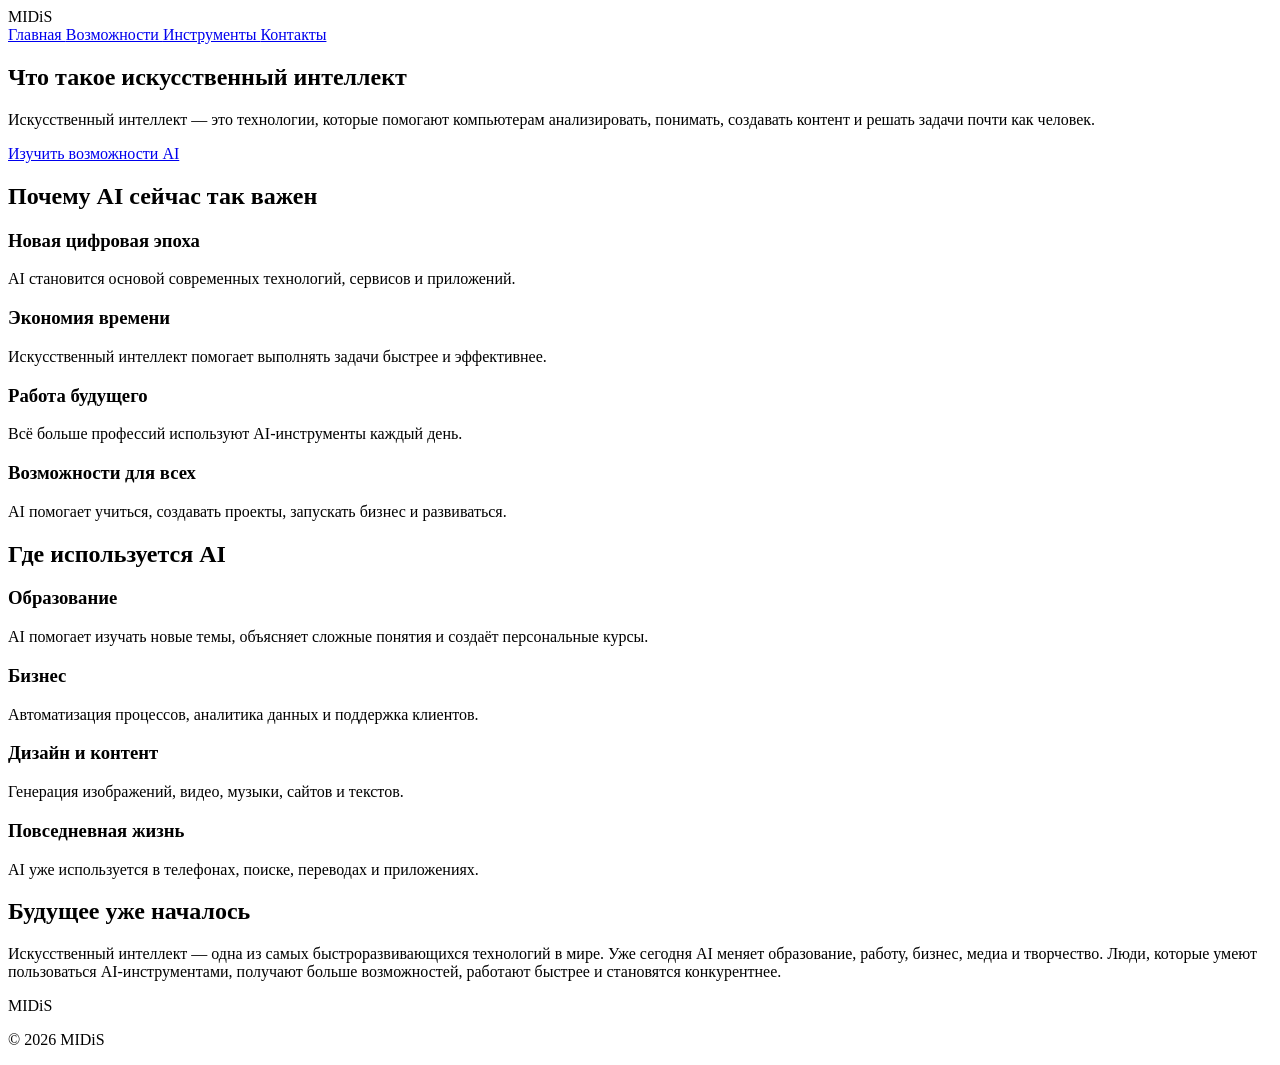
==== index.html @ 8b606eff "Add files via upload" ====
<!DOCTYPE html>
<html lang="ru">

<head>

  <meta charset="UTF-8">

  <meta name="viewport" content="width=device-width, initial-scale=1.0">

  <title>Что такое ИИ — AI 2026</title>

   <link rel="stylesheet" href="css/style.css">
  <link rel="stylesheet" href="css/normalize.css">

</head>

<body>

<header>

  <div class="container">

    <nav>

      <div class="logo">
        MIDiS
      </div>

      <div class="menu">

        <a href="index.html">
          Главная
        </a>

        <a href="spells.html">
          Возможности
        </a>

        <a href="tools.html">
          Инструменты
        </a>
        
        <a href="contacts.html">
          Контакты
        </a>

      </div>

    </nav>

  </div>

</header>

<section class="hero">

  <div class="container hero-grid">

    <div>

      <h1>
        Что такое
        <span>искусственный интеллект</span>
      </h1>

      <p>
        Искусственный интеллект — это технологии,
        которые помогают компьютерам анализировать,
        понимать, создавать контент и решать задачи
        почти как человек.
      </p>

      <a href="features.html" class="btn">

        Изучить возможности AI

      </a>

    </div>

    <div class="hero-image">

      <div class="circle"></div>

    </div>

  </div>

</section>

<section>

  <div class="container">

    <h2 class="section-title">
      Почему AI сейчас так важен
    </h2>

    <div class="cards">

      <div class="card">

        <div class="icon"></div>

        <h3>
          Новая цифровая эпоха
        </h3>

        <p>
          AI становится основой
          современных технологий,
          сервисов и приложений.
        </p>

      </div>

      <div class="card">

        <div class="icon"></div>

        <h3>
          Экономия времени
        </h3>

        <p>
          Искусственный интеллект
          помогает выполнять задачи
          быстрее и эффективнее.
        </p>

      </div>

      <div class="card">

        <div class="icon"></div>

        <h3>
          Работа будущего
        </h3>

        <p>
          Всё больше профессий
          используют AI-инструменты
          каждый день.
        </p>

      </div>

      <div class="card">

        <div class="icon"></div>

        <h3>
          Возможности для всех
        </h3>

        <p>
          AI помогает учиться,
          создавать проекты,
          запускать бизнес и развиваться.
        </p>

      </div>

    </div>

  </div>

</section>

<section>

  <div class="container">

    <h2 class="section-title">
      Где используется AI
    </h2>

    <div class="cards">

      <div class="card">

        <h3>
          Образование
        </h3>

        <p>
          AI помогает изучать новые темы,
          объясняет сложные понятия
          и создаёт персональные курсы.
        </p>

      </div>

      <div class="card">

        <h3>
          Бизнес
        </h3>

        <p>
          Автоматизация процессов,
          аналитика данных
          и поддержка клиентов.
        </p>

      </div>

      <div class="card">

        <h3>
          Дизайн и контент
        </h3>

        <p>
          Генерация изображений,
          видео, музыки,
          сайтов и текстов.
        </p>

      </div>

      <div class="card">

        <h3>
          Повседневная жизнь
        </h3>

        <p>
          AI уже используется
          в телефонах, поиске,
          переводах и приложениях.
        </p>

      </div>

    </div>

  </div>

</section>

<section>

  <div class="container">

    <h2 class="section-title">
      Будущее уже началось
    </h2>

    <div class="card">

      <p>
        Искусственный интеллект —
        одна из самых быстроразвивающихся
        технологий в мире.

        Уже сегодня AI меняет образование,
        работу, бизнес, медиа и творчество.
        Люди, которые умеют пользоваться
        AI-инструментами, получают
        больше возможностей,
        работают быстрее
        и становятся конкурентнее.
      </p>

    </div>

  </div>

</section>

<footer>

  <div class="container footer">

    <div class="logo">
      MIDiS
    </div>

    <p>
      © 2026 MIDiS
    </p>

  </div>

</footer>

</body>

</html>
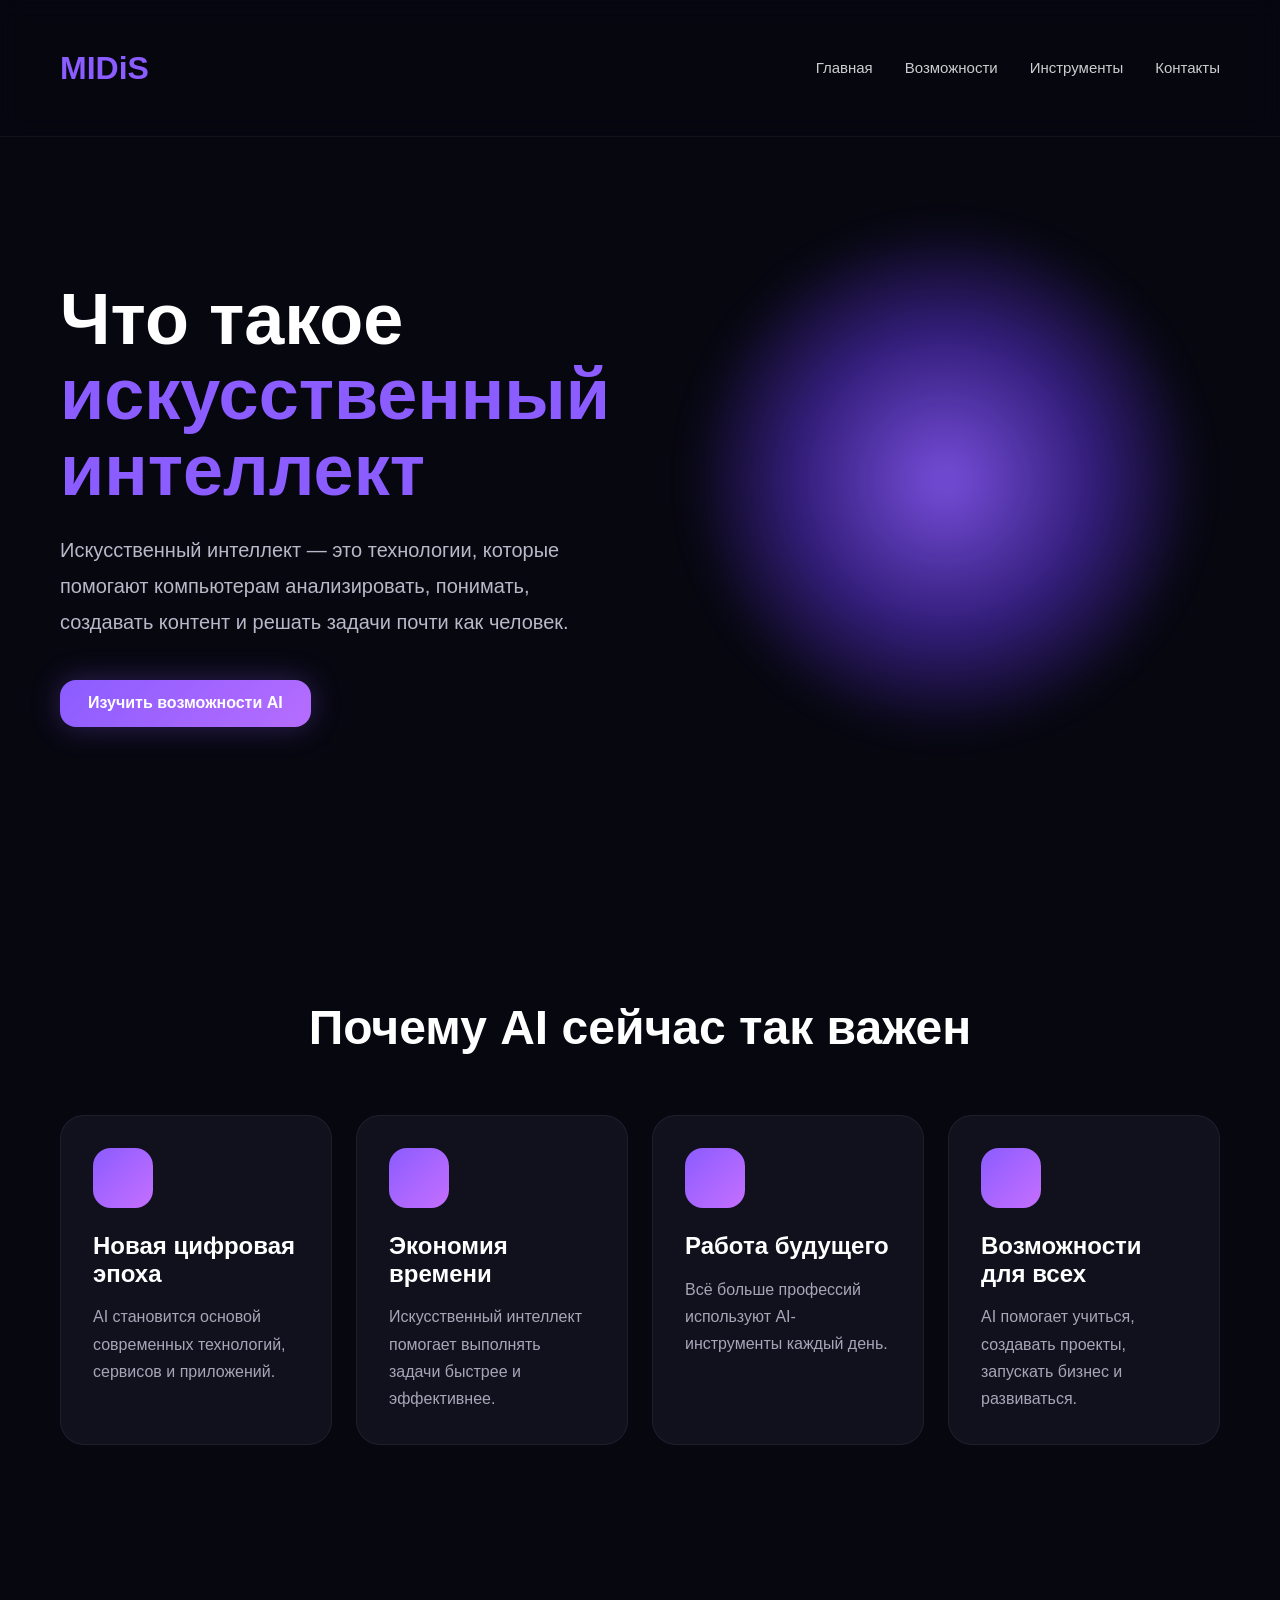
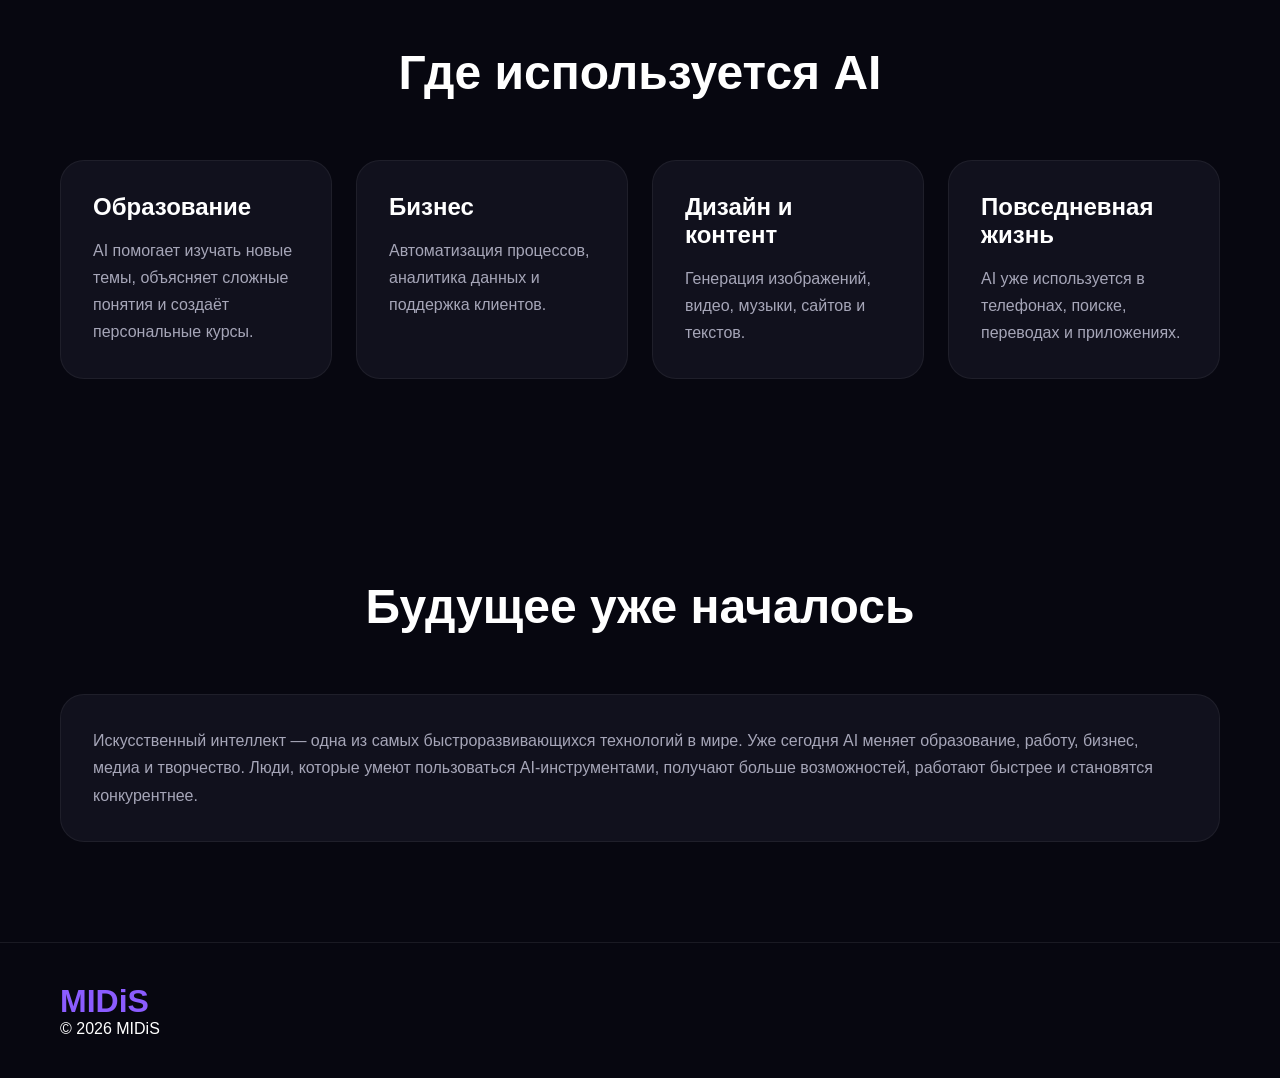
==== commit 266b2a54: "Update index.html" ====
--- a/index.html
+++ b/index.html
@@ -9,8 +9,8 @@
 
   <title>Что такое ИИ — AI 2026</title>
 
-   <link rel="stylesheet" href="css/style.css">
-  <link rel="stylesheet" href="css/normalize.css">
+   <link rel="stylesheet" href="style.css">
+  <link rel="stylesheet" href="normalize.css">
 
 </head>
 
@@ -288,4 +288,4 @@
 
 </body>
 
-</html>+</html>
--- a/style.css
+++ b/style.css
@@ -0,0 +1,836 @@
+*{
+     margin:0;
+     padding:0;
+     box-sizing:border-box;
+    }
+
+    body{
+     font-family:'Inter',sans-serif;
+     background:#070710;
+     color:white;
+     overflow-x:hidden;
+    }
+
+    .container{
+     width:1200px;
+     max-width:90%;
+     margin:auto;
+    }
+
+    header{
+     padding:28px 0;
+     position:fixed;
+     width:100%;
+     top:0;
+     backdrop-filter:blur(12px);
+     z-index:100;
+     background:rgba(7,7,16,0.65);
+    }
+
+    nav{
+     display:flex;
+     justify-content:space-between;
+     align-items:center;
+    }
+
+    .logo{
+     font-size:28px;
+     font-weight:800;
+     color:#8B5CFF;
+    }
+
+    .menu{
+     display:flex;
+     gap:36px;
+    }
+
+    .menu a{
+     color:white;
+     text-decoration:none;
+     font-size:15px;
+     opacity:0.8;
+     transition:0.3s;
+    }
+
+    .menu a:hover{
+     opacity:1;
+     color:#8B5CFF;
+    }
+
+    .btn{
+     background:linear-gradient(135deg,#8B5CFF,#B66DFF);
+     padding:14px 28px;
+     border-radius:16px;
+     color:white;
+     text-decoration:none;
+     font-weight:600;
+     display:inline-block;
+     box-shadow:0 0 40px rgba(139,92,255,0.4);
+     transition:0.3s;
+    }
+
+    .btn:hover{
+     transform:translateY(-2px);
+    }
+
+    .hero{
+     min-height:100vh;
+     display:flex;
+     align-items:center;
+     padding-top:120px;
+     position:relative;
+    }
+
+    .hero-grid{
+     display:grid;
+     grid-template-columns:1fr 1fr;
+     align-items:center;
+     gap:60px;
+    }
+
+    .hero h1{
+     font-size:72px;
+     line-height:1.05;
+     margin-bottom:24px;
+     font-weight:800;
+    }
+
+    .hero h1 span{
+     color:#8B5CFF;
+    }
+
+    .hero p{
+     color:#B4B4C7;
+     font-size:20px;
+     line-height:1.7;
+     margin-bottom:40px;
+     max-width:540px;
+    }
+
+    .hero-image{
+     position:relative;
+    }
+
+    .circle{
+     width:520px;
+     height:520px;
+     border-radius:50%;
+     background:radial-gradient(circle,#8B5CFF 0%, #341F7A 40%, transparent 70%);
+     filter:blur(20px);
+     opacity:0.85;
+     animation:pulse 4s infinite ease-in-out;
+    }
+
+    @keyframes pulse{
+     0%{transform:scale(1);}
+     50%{transform:scale(1.05);}
+     100%{transform:scale(1);}
+    }
+
+    section{
+     padding:120px 0;
+    }
+
+    .section-title{
+     font-size:48px;
+     text-align:center;
+     margin-bottom:70px;
+     font-weight:800;
+    }
+
+    .cards{
+     display:grid;
+     grid-template-columns:repeat(4,1fr);
+     gap:24px;
+    }
+
+    .card{
+     background:#11111D;
+     border:1px solid rgba(255,255,255,0.06);
+     border-radius:24px;
+     padding:32px;
+     transition:0.3s;
+    }
+
+    .card:hover{
+     transform:translateY(-8px);
+     box-shadow:0 0 50px rgba(139,92,255,0.18);
+    }
+
+    .icon{
+     width:60px;
+     height:60px;
+     border-radius:18px;
+     background:linear-gradient(135deg,#8B5CFF,#C56FFF);
+     margin-bottom:24px;
+    }
+
+    .card h3{
+     font-size:24px;
+     margin-bottom:16px;
+    }
+
+    .card p{
+     color:#A7A7B5;
+     line-height:1.7;
+    }
+
+    .tools{
+     display:grid;
+     grid-template-columns:repeat(3,1fr);
+     gap:24px;
+    }
+
+    .tool{
+     background:#11111D;
+     border-radius:24px;
+     padding:32px;
+     border:1px solid rgba(255,255,255,0.06);
+    }
+
+    .tool h4{
+     font-size:28px;
+     margin-bottom:14px;
+    }
+
+    .tool span{
+     color:#8B5CFF;
+     font-size:14px;
+     font-weight:600;
+    }
+
+    .cta{
+     background:linear-gradient(135deg,#8B5CFF,#5A2FFF);
+     border-radius:32px;
+     padding:80px;
+     text-align:center;
+     margin-top:60px;
+     box-shadow:0 0 80px rgba(139,92,255,0.25);
+    }
+
+    .cta h2{
+     font-size:52px;
+     margin-bottom:20px;
+    }
+
+    .cta p{
+     max-width:700px;
+     margin:auto;
+     color:#ECECFF;
+     line-height:1.8;
+     margin-bottom:40px;
+    }
+
+    footer{
+     padding:60px 0;
+     border-top:1px solid rgba(255,255,255,0.08);
+    }
+
+    .footer-grid{
+     display:flex;
+     justify-content:space-between;
+     align-items:center;
+    }
+
+    .footer-grid p{
+     color:#8F8FA3;
+    }
+
+    @media(max-width:992px){
+
+     .hero-grid,
+     .cards,
+     .tools{
+        grid-template-columns:1fr;
+     }
+
+     .hero{
+        text-align:center;
+     }
+
+     .hero p{
+        margin:auto auto 40px;
+     }
+
+     .hero h1{
+        font-size:52px;
+     }
+
+     .circle{
+        width:320px;
+        height:320px;
+        margin:auto;
+     }
+
+     .menu{
+        display:none;
+     }
+
+     .cta{
+        padding:50px 30px;
+     }
+
+     .cta h2{
+        font-size:36px;
+     }
+    }
+    *{
+  margin:0;
+  padding:0;
+  box-sizing:border-box;
+}
+
+html{
+  scroll-behavior:smooth;
+}
+
+body{
+  font-family:'Inter',sans-serif;
+  background:#070710;
+  color:white;
+  overflow-x:hidden;
+}
+
+.container{
+  width:100%;
+  max-width:1200px;
+  margin:0 auto;
+  padding:0 20px;
+}
+
+/* HEADER */
+
+header{
+  position:fixed;
+  width:100%;
+  top:0;
+  left:0;
+  z-index:1000;
+  backdrop-filter:blur(12px);
+  background:rgba(7,7,16,0.7);
+  border-bottom:1px solid rgba(255,255,255,0.05);
+}
+
+nav{
+  min-height:80px;
+  display:flex;
+  align-items:center;
+  justify-content:space-between;
+  gap:20px;
+  flex-wrap:wrap;
+}
+
+.logo{
+  font-size:clamp(24px,3vw,32px);
+  font-weight:800;
+  color:#8B5CFF;
+}
+
+.menu{
+  display:flex;
+  gap:32px;
+  flex-wrap:wrap;
+}
+
+.menu a{
+  text-decoration:none;
+  color:white;
+  opacity:0.8;
+  transition:0.3s;
+  font-size:15px;
+}
+
+.menu a:hover{
+  opacity:1;
+  color:#8B5CFF;
+}
+
+/* BUTTON */
+
+.btn{
+  display:inline-flex;
+  align-items:center;
+  justify-content:center;
+  padding:14px 28px;
+  border-radius:16px;
+  text-decoration:none;
+  color:white;
+  background:linear-gradient(135deg,#8B5CFF,#B66DFF);
+  font-weight:600;
+  transition:0.3s;
+  box-shadow:0 0 30px rgba(139,92,255,0.3);
+}
+
+.btn:hover{
+  transform:translateY(-3px);
+}
+
+/* HERO */
+
+.hero{
+  min-height:100vh;
+  display:flex;
+  align-items:center;
+  padding:140px 0 80px;
+}
+
+.hero-grid{
+  display:grid;
+  grid-template-columns:1fr 1fr;
+  gap:60px;
+  align-items:center;
+}
+
+.hero h1{
+  font-size:clamp(42px,7vw,72px);
+  line-height:1.05;
+  margin-bottom:24px;
+  font-weight:800;
+}
+
+.hero h1 span{
+  color:#8B5CFF;
+}
+
+.hero p{
+  font-size:clamp(16px,2vw,20px);
+  color:#B8B8C8;
+  line-height:1.8;
+  margin-bottom:40px;
+  max-width:600px;
+}
+
+.hero-image{
+  display:flex;
+  justify-content:center;
+  align-items:center;
+}
+
+.circle{
+  width:min(520px,80vw);
+  height:min(520px,80vw);
+  border-radius:50%;
+  background:
+    radial-gradient(circle,
+    #8B5CFF 0%,
+    #3B228E 40%,
+    transparent 70%);
+  filter:blur(15px);
+  animation:pulse 5s infinite ease-in-out;
+}
+
+@keyframes pulse{
+  0%{transform:scale(1);}
+  50%{transform:scale(1.05);}
+  100%{transform:scale(1);}
+}
+
+/* SECTION */
+
+section{
+  padding:100px 0;
+}
+
+.section-title{
+  text-align:center;
+  font-size:clamp(32px,5vw,48px);
+  margin-bottom:60px;
+  font-weight:800;
+}
+
+/* CARDS */
+
+.cards{
+  display:grid;
+  grid-template-columns:repeat(auto-fit,minmax(260px,1fr));
+  gap:24px;
+}
+
+.card{
+  background:#11111D;
+  border-radius:24px;
+  padding:32px;
+  border:1px solid rgba(255,255,255,0.06);
+  transition:0.3s;
+}
+
+.card:hover{
+  transform:translateY(-8px);
+  box-shadow:0 0 40px rgba(139,92,255,0.2);
+}
+
+.icon{
+  width:60px;
+  height:60px;
+  border-radius:18px;
+  background:linear-gradient(135deg,#8B5CFF,#C56FFF);
+  margin-bottom:24px;
+}
+
+.card h3{
+  font-size:24px;
+  margin-bottom:16px;
+}
+
+.card p{
+  color:#A6A6B8;
+  line-height:1.7;
+}
+
+/* TOOLS */
+
+.tools{
+  display:grid;
+  grid-template-columns:repeat(auto-fit,minmax(280px,1fr));
+  gap:24px;
+}
+
+.tool{
+  background:#11111D;
+  border-radius:24px;
+  padding:32px;
+  border:1px solid rgba(255,255,255,0.06);
+}
+
+.tool span{
+  color:#8B5CFF;
+  font-size:14px;
+  font-weight:600;
+}
+
+.tool h4{
+  font-size:28px;
+  margin:14px 0;
+}
+
+/* CTA */
+
+.cta{
+  margin-top:80px;
+  padding:clamp(40px,6vw,80px);
+  border-radius:32px;
+  text-align:center;
+  background:linear-gradient(135deg,#8B5CFF,#5B2FFF);
+  box-shadow:0 0 80px rgba(139,92,255,0.25);
+}
+
+.cta h2{
+  font-size:clamp(32px,5vw,52px);
+  margin-bottom:20px;
+}
+
+.cta p{
+  max-width:700px;
+  margin:0 auto 40px;
+  line-height:1.8;
+  color:#ECECFF;
+}
+
+/* FOOTER */
+
+footer{
+  border-top:1px solid rgba(255,255,255,0.08);
+  padding:40px 0;
+}
+
+.footer-grid{
+  display:flex;
+  justify-content:space-between;
+  align-items:center;
+  gap:20px;
+  flex-wrap:wrap;
+}
+
+.footer-grid p{
+  color:#9B9BAF;
+}
+
+/* TABLET */
+
+@media(max-width:992px){
+
+  .hero-grid{
+    grid-template-columns:1fr;
+    text-align:center;
+  }
+
+  .hero p{
+    margin-left:auto;
+    margin-right:auto;
+  }
+
+  .menu{
+    justify-content:center;
+    width:100%;
+  }
+
+  nav{
+    padding:15px 0;
+    }
+    }
+    
+
+
+/* MOBILE */
+
+@media(max-width:768px){
+
+  section{
+    padding:70px 0;
+  }
+
+  .hero{
+    padding-top:160px;
+  }
+
+  .menu{
+    gap:18px;
+  }
+
+  .menu a{
+    font-size:14px;
+  }
+
+  .btn{
+    width:100%;
+  }
+
+  .card,
+  .tool{
+    padding:24px;
+  }
+
+  .footer-grid{
+    flex-direction:column;
+    text-align:center;
+  }
+}
+
+/* SMALL MOBILE */
+
+@media(max-width:480px){
+
+  .hero h1{
+    line-height:1.15;
+  }
+
+  .menu{
+    display:none;
+  }
+
+  nav{
+    justify-content:center;
+  }
+
+  .cta{
+    border-radius:24px;
+  }
+}
+/* ========================= */
+/* ADAPTIVE */
+/* ========================= */
+
+img{
+  max-width:100%;
+  height:auto;
+}
+
+.container{
+  width:100%;
+  max-width:1200px;
+  margin:0 auto;
+  padding:0 20px;
+}
+
+/* ========================= */
+/* TABLET */
+/* ========================= */
+
+@media(max-width:992px){
+
+  nav{
+    flex-direction:column;
+    justify-content:center;
+    gap:20px;
+    padding:20px 0;
+  }
+
+  .menu{
+    justify-content:center;
+    flex-wrap:wrap;
+    gap:20px;
+  }
+
+  .hero{
+    padding-top:180px;
+  }
+
+  .hero-grid{
+    grid-template-columns:1fr;
+    text-align:center;
+    gap:60px;
+  }
+
+  .hero p{
+    margin-left:auto;
+    margin-right:auto;
+  }
+
+  .hero-image{
+    justify-content:center;
+  }
+
+  .circle{
+    width:350px;
+    height:350px;
+  }
+
+  .section-title{
+    font-size:42px;
+  }
+
+  .cards{
+    grid-template-columns:repeat(2,1fr);
+  }
+
+  .footer{
+    flex-direction:column;
+    text-align:center;
+  }
+
+}
+
+/* ========================= */
+/* MOBILE */
+/* ========================= */
+
+@media(max-width:768px){
+
+  body{
+    overflow-x:hidden;
+  }
+
+  section{
+    padding:80px 0;
+  }
+
+  .hero{
+    min-height:auto;
+    padding-top:180px;
+    padding-bottom:80px;
+  }
+
+  .hero h1{
+    font-size:42px;
+    line-height:1.2;
+  }
+
+  .hero p{
+    font-size:16px;
+    line-height:1.7;
+  }
+
+  .menu{
+    width:100%;
+    justify-content:center;
+    gap:16px;
+  }
+
+  .menu a{
+    font-size:14px;
+  }
+
+  .cards{
+    grid-template-columns:1fr;
+  }
+
+  .card{
+    padding:24px;
+  }
+
+  .section-title{
+    font-size:34px;
+    margin-bottom:40px;
+  }
+
+  .circle{
+    width:260px;
+    height:260px;
+  }
+
+  .btn{
+    width:100%;
+    text-align:center;
+  }
+
+  .contact-form{
+    gap:16px;
+  }
+
+  .contact-form input,
+  .contact-form textarea{
+    width:100%;
+    font-size:16px;
+  }
+
+}
+
+/* ========================= */
+/* SMALL MOBILE */
+/* ========================= */
+
+@media(max-width:480px){
+
+  .container{
+    padding:0 16px;
+  }
+
+  header{
+    padding:10px 0;
+  }
+
+  nav{
+    gap:16px;
+  }
+
+  .logo{
+    font-size:24px;
+  }
+
+  .menu{
+    display:flex;
+    flex-direction:column;
+    align-items:center;
+    gap:14px;
+  }
+
+  .hero{
+    padding-top:220px;
+  }
+
+  .hero h1{
+    font-size:34px;
+  }
+
+  .hero p{
+    font-size:15px;
+  }
+
+  .section-title{
+    font-size:28px;
+  }
+
+  .card h3{
+    font-size:22px;
+  }
+
+  .circle{
+    width:220px;
+    height:220px;
+  }
+
+  footer{
+    padding:30px 0;
+  }
+
+}
